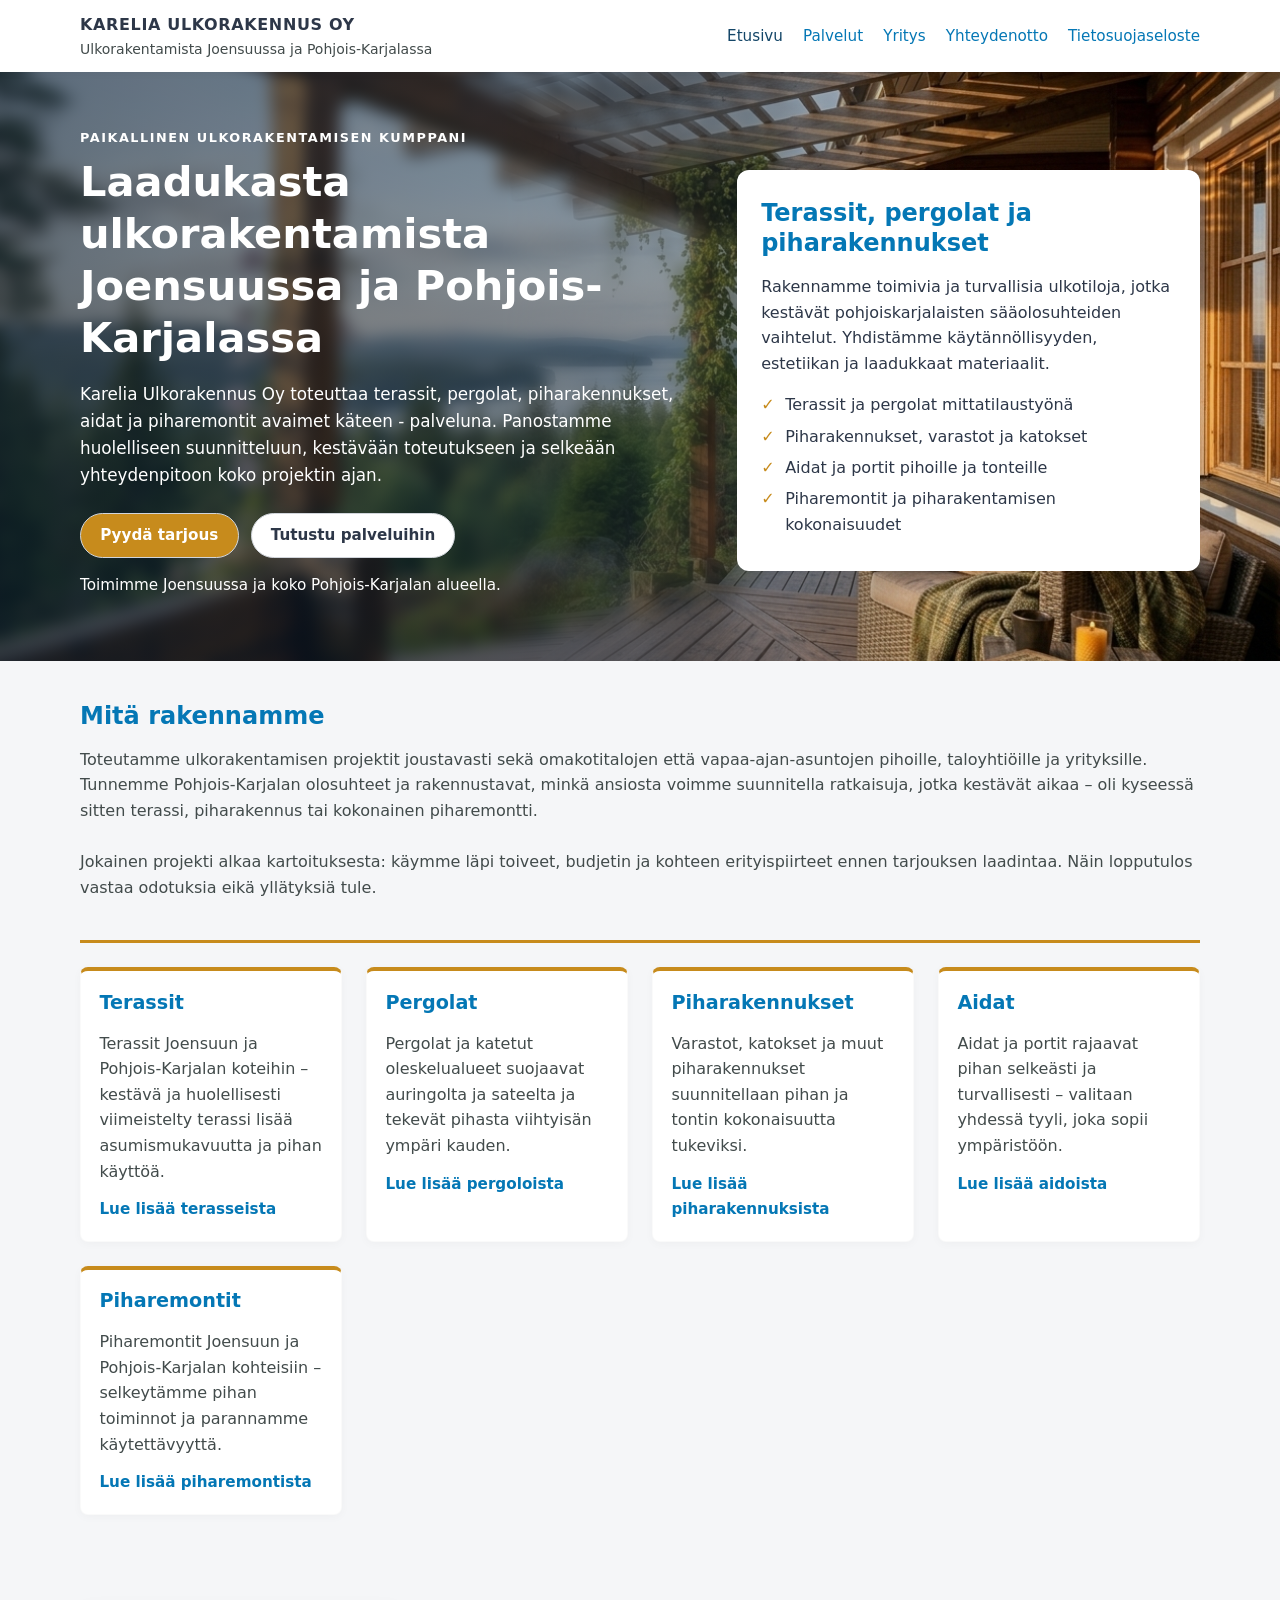
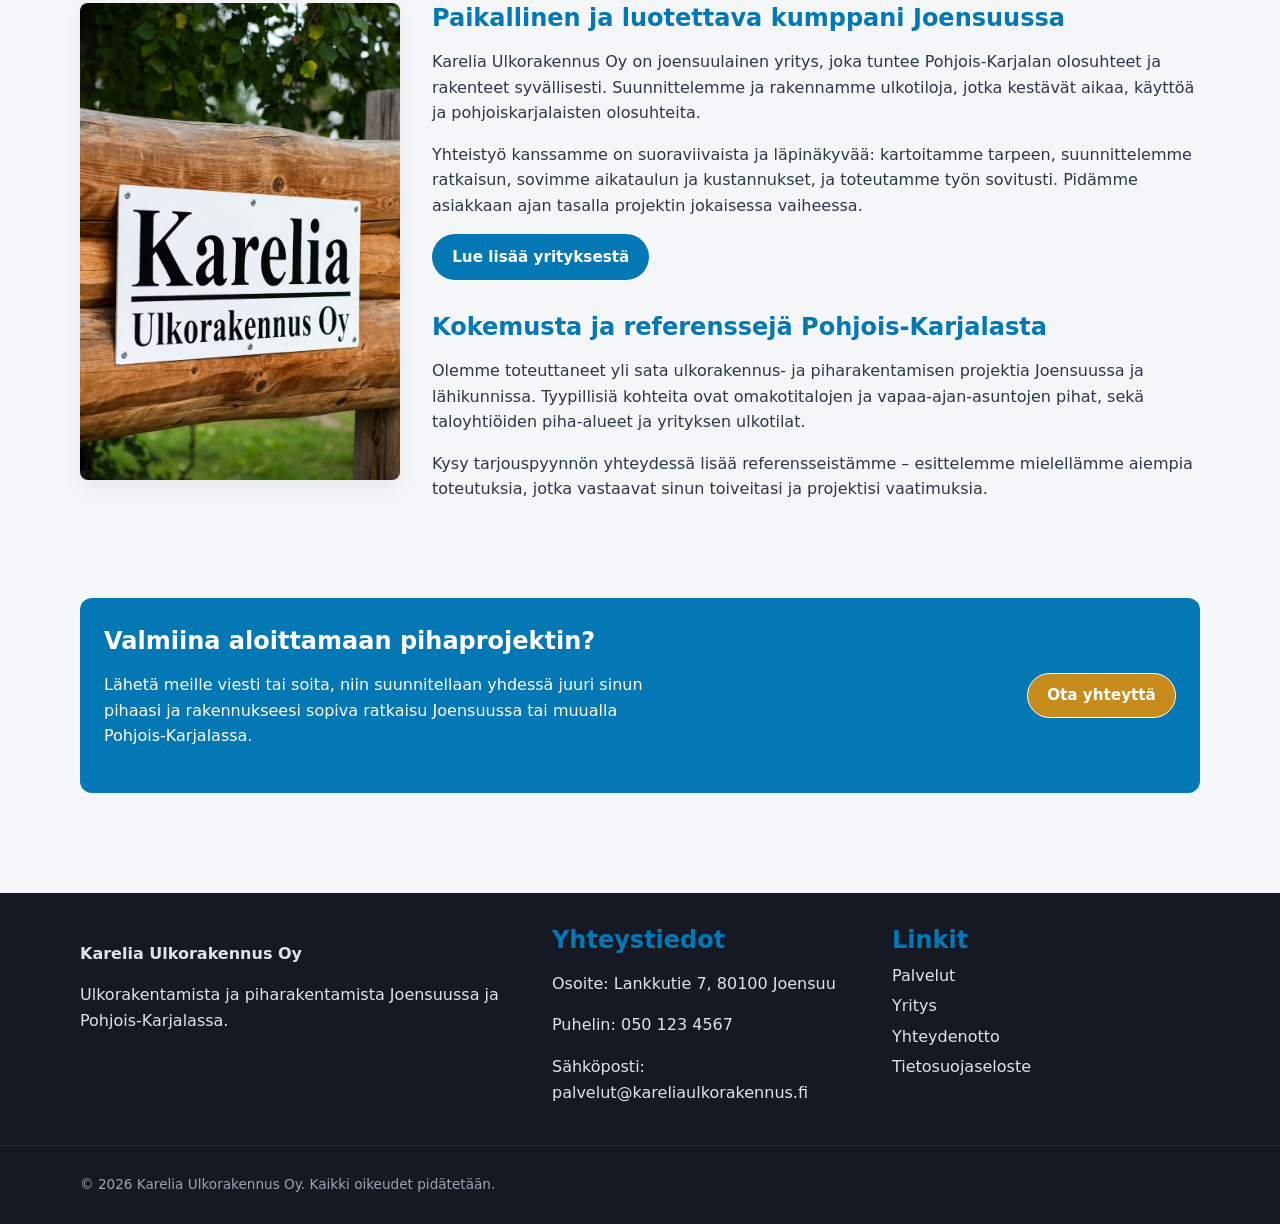
==== index.html @ 6f8fffef "Add files via upload" ====
<!DOCTYPE html>
<html lang="fi">
<head>
    <meta charset="UTF-8">
    <meta name="viewport" content="width=device-width, initial-scale=1.0">
    <title>Ulkorakentaminen Joensuussa ja Pohjois-Karjalassa | Karelia Ulkorakennus Oy</title>
    <meta name="description" content="Karelia Ulkorakennus Oy tarjoaa laadukasta ulkorakentamista ja piharakentamista Joensuussa ja ympäri Pohjois-Karjalaa. Terassit, pergolat, piharakennukset, aidat ja piharemontit avaimet käteen -palveluna.">
    <meta name="robots" content="index, follow">
    <meta property="og:title" content="Ulkorakentaminen Joensuussa ja Pohjois-Karjalassa | Karelia Ulkorakennus Oy">
    <meta property="og:description" content="Paikallinen ulkorakentamisen kumppani Joensuussa ja Pohjois-Karjalassa. Terassit, pergolat, piharakennukset, aidat ja piharemontit.">
    <meta property="og:type" content="website">
    <meta property="og:locale" content="fi_FI">
    <link rel="stylesheet" href="styles.css">
    <script type="application/ld+json">
    {
      "@context": "https://schema.org",
      "@type": "LocalBusiness",
      "name": "Karelia Ulkorakennus Oy",
      "description": "Ulkorakentamisen ja piharakentamisen asiantuntija Joensuussa ja Pohjois-Karjalassa.",
      "address": {
        "@type": "PostalAddress",
        "streetAddress": "Lankkutie 7",
        "postalCode": "80100",
        "addressLocality": "Joensuu",
        "addressRegion": "Pohjois-Karjala",
        "addressCountry": "FI"
      },
      "areaServed": [
        {
          "@type": "AdministrativeArea",
          "name": "Joensuu"
        },
        {
          "@type": "AdministrativeArea",
          "name": "Pohjois-Karjala"
        }
      ],
      "url": "",
      "telephone": "+358 40 123 4567",
      "email": "palvelut@kareliaulkorakennus.fi"
    }
    </script>
</head>
<body>
    <a class="skip-link" href="#main-content">Siirry suoraan sisältöön</a>

    <header class="site-header">
        <div class="container header-inner">
            <div class="logo">
                <span class="logo-main">Karelia Ulkorakennus Oy</span>
                <span class="logo-sub">Ulkorakentamista Joensuussa ja Pohjois-Karjalassa</span>
            </div>
            <button class="nav-toggle" aria-expanded="false" aria-controls="main-nav" aria-label="Avaa valikko">
                <span></span><span></span><span></span>
            </button>
            <nav class="main-nav" aria-label="Päävalikko">
                <ul class="nav-list">
                    <li><a href="index.html" aria-current="page">Etusivu</a></li>
                    <li class="nav-dropdown">
                        <a href="pages/palvelut.html">Palvelut</a>
                        <ul class="dropdown-menu">
                            <li><a href="pages/palvelut/terassit.html">Terassit</a></li>
                            <li><a href="pages/palvelut/pergolat.html">Pergolat</a></li>
                            <li><a href="pages/palvelut/piharakennukset.html">Piharakennukset</a></li>
                            <li><a href="pages/palvelut/aidat.html">Aidat</a></li>
                            <li><a href="pages/palvelut/piharemontit.html">Piharemontit</a></li>
                        </ul>
                    </li>
                    <li><a href="pages/yritys.html">Yritys</a></li>
                    <li><a href="pages/yhteydenotto.html">Yhteydenotto</a></li>
                    <li><a href="pages/tietosuojaseloste.html">Tietosuojaseloste</a></li>
                </ul>
            </nav>
        </div>
    </header>

    <main id="main-content">
        <section class="hero">
            <div class="container hero-inner">
                <div class="hero-text">
                    <p class="eyebrow">Paikallinen ulkorakentamisen kumppani</p>
                    <h1>Laadukasta ulkorakentamista Joensuussa ja Pohjois-Karjalassa</h1>
                    <p class="lead">
                        Karelia Ulkorakennus Oy toteuttaa terassit, pergolat, piharakennukset, aidat ja piharemontit
                        avaimet käteen - palveluna. Panostamme huolelliseen suunnitteluun, kestävään toteutukseen ja
                        selkeään yhteydenpitoon koko projektin ajan.
                    </p>
                    <div class="hero-actions">
                        <a class="btn btn-primary" href="pages/yhteydenotto.html">Pyydä tarjous</a>
                        <a class="btn btn-secondary" href="pages/palvelut.html">Tutustu palveluihin</a>
                    </div>
                    <p class="hero-service-areas">
                        Toimimme Joensuussa ja koko Pohjois-Karjalan alueella.
                    </p>
                </div>
                <div class="hero-highlight">
                    <h2>Terassit, pergolat ja piharakennukset</h2>
                    <p>
                        Rakennamme toimivia ja turvallisia ulkotiloja, jotka kestävät pohjoiskarjalaisten sääolosuhteiden
                        vaihtelut. Yhdistämme käytännöllisyyden, estetiikan ja laadukkaat materiaalit.
                    </p>
                    <ul class="checklist">
                        <li>Terassit ja pergolat mittatilaustyönä</li>
                        <li>Piharakennukset, varastot ja katokset</li>
                        <li>Aidat ja portit pihoille ja tonteille</li>
                        <li>Piharemontit ja piharakentamisen kokonaisuudet</li>
                    </ul>
                </div>
            </div>
        </section>

        <section class="services-preview">
            <div class="container">
                <header class="section-header">
                    <h2>Mitä rakennamme</h2>
                    <p>
                        Toteutamme ulkorakentamisen projektit joustavasti sekä omakotitalojen että vapaa-ajan-asuntojen pihoille, taloyhtiöille ja yrityksille.
                        Tunnemme Pohjois-Karjalan olosuhteet ja rakennustavat, minkä ansiosta voimme suunnitella ratkaisuja, jotka kestävät aikaa – oli kyseessä sitten terassi, piharakennus tai kokonainen piharemontti.
                        <br>
                        <br>
                        Jokainen projekti alkaa kartoituksesta: käymme läpi toiveet, budjetin ja kohteen erityispiirteet ennen tarjouksen laadintaa.
                        Näin lopputulos vastaa odotuksia eikä yllätyksiä tule.
                    </p>
                </header>
                <div class="card-grid">
                    <article class="card">
                        <h3><a href="pages/palvelut/terassit.html">Terassit</a></h3>
                        <p>
                            Terassit Joensuun ja Pohjois-Karjalan koteihin – kestävä ja huolellisesti viimeistelty
                            terassi lisää asumismukavuutta ja pihan käyttöä.
                        </p>
                        <a class="card-link" href="pages/palvelut/terassit.html">Lue lisää terasseista</a>
                    </article>
                    <article class="card">
                        <h3><a href="pages/palvelut/pergolat.html">Pergolat</a></h3>
                        <p>
                            Pergolat ja katetut oleskelualueet suojaavat auringolta ja sateelta ja tekevät pihasta
                            viihtyisän ympäri kauden.
                        </p>
                        <a class="card-link" href="pages/palvelut/pergolat.html">Lue lisää pergoloista</a>
                    </article>
                    <article class="card">
                        <h3><a href="pages/palvelut/piharakennukset.html">Piharakennukset</a></h3>
                        <p>
                            Varastot, katokset ja muut piharakennukset suunnitellaan pihan ja tontin kokonaisuutta
                            tukeviksi.
                        </p>
                        <a class="card-link" href="pages/palvelut/piharakennukset.html">Lue lisää piharakennuksista</a>
                    </article>
                    <article class="card">
                        <h3><a href="pages/palvelut/aidat.html">Aidat</a></h3>
                        <p>
                            Aidat ja portit rajaavat pihan selkeästi ja turvallisesti – valitaan yhdessä tyyli, joka
                            sopii ympäristöön.
                        </p>
                        <a class="card-link" href="pages/palvelut/aidat.html">Lue lisää aidoista</a>
                    </article>
                    <article class="card">
                        <h3><a href="pages/palvelut/piharemontit.html">Piharemontit</a></h3>
                        <p>
                            Piharemontit Joensuun ja Pohjois-Karjalan kohteisiin – selkeytämme pihan toiminnot ja
                            parannamme käytettävyyttä.
                        </p>
                        <a class="card-link" href="pages/palvelut/piharemontit.html">Lue lisää piharemontista</a>
                    </article>
                </div>
            </div>
        </section>

        <section class="about-preview">
            <div class="container page-content-narrow">
                <div class="content-with-sidebar">
                    <div class="sidebar">
                        <img src="images/yritys-kyltti.webp" alt="Karelia Ulkorakennus Oy:n toimistokyltti Joensuussa">
                    </div>
                    <div class="main-column">
                        <article>
                            <h2>Paikallinen ja luotettava kumppani Joensuussa</h2>
                            <p>
                                Karelia Ulkorakennus Oy on joensuulainen yritys, joka tuntee Pohjois-Karjalan olosuhteet ja
                                rakenteet syvällisesti. Suunnittelemme ja rakennamme ulkotiloja, jotka kestävät aikaa, käyttöä
                                ja pohjoiskarjalaisten olosuhteita.
                            </p>
                            <p>
                                Yhteistyö kanssamme on suoraviivaista ja läpinäkyvää: kartoitamme tarpeen, suunnittelemme ratkaisun,
                                sovimme aikataulun ja kustannukset, ja toteutamme työn sovitusti. Pidämme asiakkaan ajan tasalla
                                projektin jokaisessa vaiheessa.
                            </p>
                            <a class="btn btn-ghost" href="pages/yritys.html">Lue lisää yrityksestä</a>
                        </article>
                        <article>
                            <h2>Kokemusta ja referenssejä Pohjois-Karjalasta</h2>
                            <p>
                                Olemme toteuttaneet yli sata ulkorakennus- ja piharakentamisen projektia Joensuussa ja
                                lähikunnissa. Tyypillisiä kohteita ovat omakotitalojen ja vapaa-ajan-asuntojen pihat, sekä
                                taloyhtiöiden piha-alueet ja yrityksen ulkotilat.
                            </p>
                            <p>
                                Kysy tarjouspyynnön yhteydessä lisää referensseistämme – esittelemme mielellämme aiempia
                                toteutuksia, jotka vastaavat sinun toiveitasi ja projektisi vaatimuksia.
                            </p>
                        </article>
                    </div>
                </div>
            </div>
        </section>

        <section class="cta-section">
            <div class="container cta-inner">
                <div>
                    <h2>Valmiina aloittamaan pihaprojektin?</h2>
                    <p>
                        Lähetä meille viesti tai soita, niin suunnitellaan yhdessä juuri sinun pihaasi ja
                        rakennukseesi sopiva ratkaisu Joensuussa tai muualla Pohjois-Karjalassa.
                    </p>
                </div>
                <div class="cta-actions">
                    <a class="btn btn-primary" href="pages/yhteydenotto.html">Ota yhteyttä</a>
                </div>
            </div>
        </section>
    </main>

    <footer class="site-footer">
        <div class="container footer-inner">
            <div class="footer-company">
                <p class="footer-logo">Karelia Ulkorakennus Oy</p>
                <p>Ulkorakentamista ja piharakentamista Joensuussa ja Pohjois-Karjalassa.</p>
            </div>
            <div class="footer-contact">
                <h2>Yhteystiedot</h2>
                <p>Osoite: Lankkutie 7, 80100 Joensuu</p>
                <p>Puhelin: 050 123 4567</p>
                <p>Sähköposti: palvelut@kareliaulkorakennus.fi</p>
            </div>
            <div class="footer-links">
                <h2>Linkit</h2>
                <ul>
                    <li><a href="pages/palvelut.html">Palvelut</a></li>
                    <li><a href="pages/yritys.html">Yritys</a></li>
                    <li><a href="pages/yhteydenotto.html">Yhteydenotto</a></li>
                    <li><a href="pages/tietosuojaseloste.html">Tietosuojaseloste</a></li>
                </ul>
            </div>
        </div>
        <div class="footer-bottom">
            <div class="container">
                <p>&copy; <span id="year">2026</span> Karelia Ulkorakennus Oy. Kaikki oikeudet pidätetään.</p>
            </div>
        </div>
    </footer>
    <script>
        // Hampurilaisnappi
        const toggle = document.querySelector('.nav-toggle');
        const nav = document.querySelector('.main-nav');

        toggle.addEventListener('click', function () {
            const isOpen = nav.classList.toggle('is-open');
            toggle.setAttribute('aria-expanded', isOpen);
        });

        // Palvelut-alasvetovalikko mobiilissa
        const dropdownLinks = document.querySelectorAll('.nav-dropdown > a');

        dropdownLinks.forEach(function (link) {
            link.addEventListener('click', function (e) {
                if (window.innerWidth <= 768) {
                    e.preventDefault();
                    link.parentElement.classList.toggle('is-open');
                }
            });
        });

        // Sulje valikko navin ulkopuolelta klikatessa
        document.addEventListener('click', function (e) {
            if (!nav.contains(e.target) && !toggle.contains(e.target)) {
                nav.classList.remove('is-open');
                toggle.setAttribute('aria-expanded', 'false');
            }
        });
    </script>
</body>
</html>
---- styles.css ----
:root {
    --color-bg: #F5F6F8;
    --color-surface: #FFFFFF;

    --color-primary: #0477b5;
    --color-primary-dark: #144668;
    --color-accent: #c78b1c;

    /* Hover-/active-sävyt */
    --color-primary-hover: #1B6F9F;   /* hieman tummempi kuin primary */
    --color-primary-active: #1B5E8A;  /* sama kuin primary-dark */

    --color-accent-hover: #E09D1D;    /* aavistuksen tummempi/oranssimpi */
    --color-accent-active: #C88716;   /* selvästi tummempi painalluksessa */

    --link-color: #1B7FB5;
    --link-hover: #1B5E8A;

    --color-text: #2D3748;
    --color-text-muted: #424b4b;

    --color-border: #D1D5DB;
    --shadow-soft: 0 8px 20px rgba(0, 0, 0, 0.06);

    --radius-md: 8px;
    --radius-lg: 12px;

    --font-base: system-ui, -apple-system, BlinkMacSystemFont, "Segoe UI", sans-serif;
}

*,
*::before,
*::after {
    box-sizing: border-box;
}

html {
    font-size: 16px;
    scroll-behavior: smooth;
}

body {
    margin: 0;
    font-family: var(--font-base);
    color: var(--color-text);
    background-color: var(--color-bg);
    line-height: 1.6;
}

img {
    max-width: 100%;
    display: block;
}

a {
    color: var(--color-primary);
    text-decoration: none;
}

a:hover,
a:focus-visible {
    text-decoration: underline;
}

:focus-visible {
    outline: 3px solid var(--color-accent);
    outline-offset: 3px;
}

.container {
    width: min(1120px, 100% - 2rem);
    margin-inline: auto;
}

.skip-link {
    position: absolute;
    top: 0.5rem;
    left: 0.5rem;
    padding: 0.5rem 0.75rem;
    background: var(--color-primary);
    color: #fff;
    border-radius: 4px;
    transform: translateY(-150%);
    transition: transform 0.15s ease-out;
    z-index: 1000;
}

.skip-link:focus-visible {
    transform: translateY(0);
}

.site-header {
    background-color: var(--color-surface);
    box-shadow: 0 2px 8px rgba(0, 0, 0, 0.04);
    position: sticky;
    top: 0;
    z-index: 999;
}

.header-inner {
    display: flex;
    align-items: center;
    justify-content: space-between;
    padding-block: 0.75rem;
    gap: 1.5rem;
}

.logo {
    display: flex;
    flex-direction: column;
}

.logo-main {
    font-weight: 700;
    letter-spacing: 0.04em;
    text-transform: uppercase;
}

.logo-sub {
    font-size: 0.875rem;
    color: var(--color-text-muted);
}

.main-nav {
    font-size: 0.95rem;
}

.nav-toggle {
    display: none;
    flex-direction: column;
    justify-content: space-between;
    width: 28px;
    height: 20px;
    background: transparent;
    border: none;
    cursor: pointer;
    padding: 0;
}

.nav-toggle span {
    display: block;
    height: 2px;
    background-color: var(--color-text);
    border-radius: 2px;
    transition: transform 0.2s ease, opacity 0.2s ease;
}

.nav-toggle[aria-expanded="true"] span:nth-child(1) {
    transform: translateY(9px) rotate(45deg);
}

.nav-toggle[aria-expanded="true"] span:nth-child(2) {
    opacity: 0;
}

.nav-toggle[aria-expanded="true"] span:nth-child(3) {
    transform: translateY(-9px) rotate(-45deg);
}

.nav-list {
    list-style: none;
    display: flex;
    align-items: center;
    gap: 1.25rem;
    margin: 0;
    padding: 0;
}

.nav-list > li > a {
    display: inline-block;
    padding-block: 0.25rem;
    font-weight: 500;
}

.nav-list > li > a[aria-current="page"] {
    color: var(--color-primary-dark);
}

.nav-dropdown {
    position: relative;
}

.dropdown-menu {
    position: absolute;
    top: 100%;
    left: 0;
    min-width: 220px;
    background: var(--color-surface);
    border-radius: var(--radius-md);
    box-shadow: var(--shadow-soft);
    padding: 0.5rem 0;
    list-style: none;
    margin: 0.25rem 0 0;
    transition-delay: 40ms;
    visibility: hidden;
    opacity: 0;
}

.dropdown-menu li a {
    display: block;
    padding: 0.4rem 0.9rem;
    font-size: 0.95rem;
}

.dropdown-menu li a:hover,
.dropdown-menu li a:focus-visible {
    background-color: #f1f4f8;
    text-decoration: none;
}

.nav-dropdown:hover .dropdown-menu,
.nav-dropdown:focus-within .dropdown-menu {
    transition-delay: 40ms;
    visibility: visible;
    opacity: 1;
}

.hero-text {
    color: var(--color-surface);
}

.hero {
    position: relative;
    max-inline-size: 100%;
    display: flex;
    align-items: center;
    background-image: url("images/terassi_aurinko.webp");
    background-size: cover;
    background-position: center;
    background-color: rgba(11, 47, 74, 0.05);
    background-blend-mode: overlay;
    padding-block: 3.5rem 3rem;
    overflow: hidden;
}

.hero::before {
    content: "";
    position: absolute;
    top: -5%;
    left: -5%;
    width: 110%;
    height: 110%;

    background-image: inherit;
    background-size: inherit;
    background-position: inherit;
    background-color: inherit;
    background-blend-mode: inherit;

    filter: blur(8px);
    mask-image: linear-gradient(to right, black 40%, transparent 70%);
    -webkit-mask-image: linear-gradient(to right, black 40%, transparent 70%);

    z-index: 0;
}

.hero::after {
    content: "";
    position: absolute;
    inset: 0;
    background: linear-gradient(
        to right,
        rgba(10, 30, 50, 0.62) 0%,
        rgba(10, 30, 50, 0.38) 55%,
        transparent 75%
    );
    z-index: 0;
    pointer-events: none;
}

.hero-inner {
    position: relative;
    z-index: 1;
    display: grid;
    grid-template-columns: minmax(0, 2fr) minmax(0, 1.5fr);
    gap: 2.5rem;
    align-items: center;
}

.eyebrow {
    text-transform: uppercase;
    letter-spacing: 0.12em;
    font-size: 0.8rem;
    color: var(--color-surface);
    font-weight: 600;
    margin: 0 0 0.5rem;
}

h1,
h2,
h3 {
    line-height: 1.25;
    margin-top: 0;
}

h1 {
    font-size: clamp(1.9rem, 2.5vw + 1.3rem, 2.6rem);
    margin-bottom: 0.75rem;
}

h2 {
    font-size: 1.5rem;
    margin-bottom: 0.5rem;
    color: var(--color-primary);
}

h3 {
    font-size: 1.2rem;
    margin-bottom: 0.4rem;
}

.lead {
    font-size: 1.05rem;
    color: var(--color-surface);
    margin-bottom: 1.5rem;
}

.hero-actions {
    display: flex;
    flex-wrap: wrap;
    gap: 0.75rem;
    margin-bottom: 0.75rem;
}

.hero-service-areas {
    font-size: 0.95rem;
    color: var(--color-surface);
}

.btn {
    display: inline-flex;
    align-items: center;
    justify-content: center;
    padding: 0.6rem 1.2rem;
    border-radius: 999px;
    border: 1px solid transparent;
    font-weight: 600;
    font-size: 0.95rem;
    cursor: pointer;
    transition: background-color 0.15s ease-out, color 0.15s ease-out, box-shadow 0.15s ease-out, transform 0.08s ease-out;
}

.btn-primary {
    background-color: var(--color-accent);
    border-color: var(--color-border);
    color: #fff;
}

.btn-primary:hover,
.btn-primary:focus-visible {
    background-color: var(--color-accent-hover);
    border-color: var(--color-border);
    text-decoration: none;
}

.btn-primary:active {
    background-color: var(--color-accent-active);
}

.btn-secondary {
    background-color: var(--color-surface);
    border-color: var(--color-border);
    color: var(--color-text);
}

.btn-secondary:hover,
.btn-secondary:focus-visible {
    background-color: #eef2f7;
    text-decoration: none;
}

.btn-ghost {
    background: var(--color-primary);
    border-color: transparent;
    color: #fff;
}

.btn-ghost:hover,
.btn-ghost:focus-visible {
    background-color: var(--color-primary-hover);
    text-decoration: none;
}

.hero-highlight {
    background-color: var(--color-surface);
    border-radius: var(--radius-lg);
    padding: 1.75rem 1.5rem;
    box-shadow: var(--shadow-soft);
}

.checklist {
    list-style: none;
    padding-left: 0;
    margin: 1rem 0 0;
}

.checklist li {
    position: relative;
    padding-left: 1.5rem;
    margin-bottom: 0.35rem;
}

.checklist li::before {
    content: "✓";
    position: absolute;
    left: 0;
    top: 0;
    color: var(--color-accent);
    font-weight: 700;
}

.section-header {
    text-align: left;
    margin-bottom: 1.5rem;
    padding-bottom: 1.5rem;
    border-bottom: 3px solid var(--color-accent);
}

.section-header p {
    color: var(--color-text-muted);
}

.services-preview {
    padding-block: 2.5rem 2.75rem;
}

.card-grid {
    display: grid;
    grid-template-columns: repeat(auto-fit, minmax(230px, 1fr));
    gap: 1.5rem;
}

.card {
    background-color: var(--color-surface);
    border-radius: var(--radius-md);
    padding: 1.2rem 1.15rem;
    box-shadow: 0 2px 10px rgba(0, 0, 0, 0.03);
    border: 1px solid rgba(0, 0, 0, 0.02);
    border-top: 4px solid var(--color-accent);
    transition: box-shadow 0.2s ease-out, transform 0.2s ease-out;
}

.card:hover {
    box-shadow: 0 6px 20px rgba(0, 0, 0, 0.08);
    transform: translateY(-2px);
}

.card p {
    margin-bottom: 0.75rem;
    color: var(--color-text-muted);
}

.card-link {
    font-weight: 600;
    font-size: 0.95rem;
    color: var(--color-primary);
    transition: color 0.2s ease-out;
}

.card:hover .card-link {
    color: var(--color-primary-dark);
}

.two-column {
    display: grid;
    grid-template-columns: repeat(auto-fit, minmax(260px, 1fr));
    gap: 2rem;
    align-items: start;
}

.content-with-sidebar {
    display: grid;
    grid-template-columns: 320px 1fr;
    gap: 2rem;
    align-items: start;
}

.content-with-sidebar .sidebar img {
    width: 100%;
    height: auto;
    display: block;
    border-radius: var(--radius-md);
    box-shadow: var(--shadow-soft);
}

.content-with-sidebar .main-column article + article {
    margin-top: 2rem;
}

.about-preview {
    padding-block: 2.75rem 2.5rem;
}

.cta-section {
    padding-block: 2.5rem 2.75rem;
}

.cta-inner {
    background-color: var(--color-primary);
    color: #fff;
    border-radius: var(--radius-lg);
    padding: 1.75rem 1.5rem;
    display: flex;
    flex-wrap: wrap;
    justify-content: space-between;
    align-items: center;
    gap: 1.5rem;
}

.cta-inner p {
    max-width: 34rem;
}

.cta-inner h2 {
    color: #fff;
}

.cta-actions .btn-primary {
    background-color: var(--color-accent);
    border-color: #fff;
    color: #fff;
    box-shadow: none;
}

.cta-actions .btn-primary:hover,
.cta-actions .btn-primary:focus-visible {
    background-color: var(--color-accent-hover);
}

.site-footer {
    background-color: #141924;
    color: #e0e3ea;
    padding-top: 2rem;
    margin-top: 2rem;
}

.footer-inner {
    display: grid;
    grid-template-columns: minmax(0, 2fr) minmax(0, 1.4fr) minmax(0, 1.4fr);
    gap: 2rem;
    padding-bottom: 1.5rem;
}

.footer-logo {
    font-weight: 700;
    margin-bottom: 0.35rem;
}

.site-footer a {
    color: #e0e3ea;
}

.site-footer a:hover,
.site-footer a:focus-visible {
    color: #ffffff;
}

.footer-links ul {
    list-style: none;
    margin: 0;
    padding: 0;
}

.footer-links li {
    margin-bottom: 0.3rem;
}

.footer-bottom {
    border-top: 1px solid #2b3240;
    padding-block: 0.9rem;
    font-size: 0.85rem;
    color: #9ba3b4;
}

main {
    padding-bottom: 1.5rem;
}

.page-header {
    background: linear-gradient(
        135deg, 
        var(--color-primary-hover), 
        var(--color-bg) 30%, 
        var(--color-accent-hover),
        transparent 150%
        );
    padding-block: 2.3rem 1rem;
    border-bottom: 1px solid rgba(0, 0, 0, 0.03);
}

.page-header p {
    
    color: var(--color-text);
}

.page-content {
    padding-block: 1rem 2rem;
}

.page-content-narrow {
    
    margin-inline: auto;
}

.service-list {
    display: grid;
    grid-template-columns: repeat(auto-fit, minmax(260px, 1fr));
    gap: 1.5rem;
    margin-top: 1rem;
}

.service-item {
    background-color: var(--color-surface);
    border-radius: var(--radius-md);
    padding: 1.2rem 1.1rem;
    box-shadow: 0 2px 8px rgba(0, 0, 0, 0.03);
}

.service-meta {
    font-size: 0.9rem;
    color: var(--color-text-muted);
}

.service-meta span + span::before {
    content: "•";
    margin-inline: 0.35rem;
}

.service-section {
    margin-bottom: 1.75rem;
}

form {
    display: grid;
    gap: 1rem;
}

.form-row {
    display: grid;
    gap: 0.4rem;
}

label {
    font-weight: 600;
    font-size: 0.95rem;
}

input[type="text"],
input[type="email"],
input[type="tel"],
textarea,
select {
    padding: 0.55rem 0.7rem;
    border-radius: 6px;
    border: 1px solid var(--color-border);
    font: inherit;
    width: 100%;
}

textarea {
    min-height: 140px;
    resize: vertical;
}

.form-help {
    font-size: 0.85rem;
    color: var(--color-text-muted);
}

.status-message {
    border-radius: 6px;
    padding: 0.75rem 0.85rem;
    margin-bottom: 1rem;
    font-size: 0.95rem;
}

.status-message.success {
    background-color: #e1f5e5;
    border: 1px solid #7ac58d;
    color: #205b2c;
}

.status-message.error {
    background-color: #fdeaea;
    border: 1px solid #f08a8a;
    color: #7a1f1f;
}

.required {
    color: #c0392b;
}

.policy-list {
    padding-left: 1.25rem;
}

.policy-list li {
    margin-bottom: 0.4rem;
}

.services-banner-wrapper {
    width: 100%;
    /* Kasvatetaan hieman korkeutta, jotta efekti pääsee oikeuksiinsa */
    /* TAI joustava clamp-arvo (minimi, tavoite, maksimi) */
    height: clamp(350px, 45vh, 550px);
     margin-block: 0.5rem; 
    
    /* Tämä on tärkein: se rajaa kiinteän kuvan näkyviin vain wrapperin sisällä */
    clip-path: inset(0); 
    position: relative;
    overflow: hidden;
}

.services-banner {
    position: fixed; /* Kuva pysyy paikoillaan suhteessa viewportiin */
    top: 0;
    left: 0;
    width: 100%;
    height: 100%;
    object-fit: cover;
    object-position: center;
    
    /* Varmistetaan, että kuva pysyy muiden elementtien takana, 
       mutta wrapperin sisällä */
    z-index: -1; 
    
    /* Estetään kuvaa hyppimästä joissain selaimissa */
    will-change: transform;
}

.service-image {
    border-radius: var(--radius-lg);
    box-shadow: var(--shadow-soft);
    overflow: hidden;
    margin-bottom: 1.5rem;
}

.service-image img {
    width: 100%;
    height: auto;
    display: block;
}

.service-with-image {
    display: grid;
    grid-template-columns: 1fr 1.2fr;
    gap: 2rem;
    align-items: start;
}

.service-with-image .service-image {
    margin-bottom: 0;
}

/* Stats */
.stats {
display: flex;
gap: 1.25rem;
margin-bottom: 1.25rem;
align-items: center;
}
.stat {
background: var(--color-surface);
padding: 0.6rem 0.9rem;
border-radius: 8px;
text-align: center;
box-shadow: 0 2px 8px rgba(0,0,0,0.04);
}
.stat-value {
font-weight: 700;
font-size: 1.15rem;
color: var(--color-primary);
}
.stat-label {
font-size: 0.85rem;
color: var(--color-text-muted);
}

@media (min-width: 1050px) {
    .content-with-sidebar .sidebar {
    position: sticky;
    top: calc(var(--header-height, 72px) + 1rem);
    align-self: start;
    }
}

@media (max-width: 768px) {

    .hero {
    background-image: url("images/terassi_aurinko_768.webp");
    }

    /* Tiivistetään bannerin välit mobiilissa lähes nollaan */
    .services-banner-wrapper {
        height: 250px; /* Matalampi profiili sopii paremmin pystyruudulle */
        margin-block: 0.25rem; /* Hyvin pieni rako tekstiin */
    }

    /* Pienennetään otsikkoalueen täytteitä, jotta teksti nousee ylös */
    .page-header {
        padding-block: 1.2rem 0.5rem; /* Yläreuna 1.2rem, alareuna vain 0.5rem */
    }

    /* Nostetaan varsinainen sisältö lähemmäs banneria */
    .page-content {
        padding-block: 0.5rem 1.5rem;
    }

    .services-banner {
        background-image: url("images/rakennus-banner_768.webp");
        /* Voit halutessasi palauttaa tavalliseksi mobiilissa suorituskyvyn vuoksi */
        /* Jos efekti tuntuu raskaalta mobiilissa, voit vaihtaa fixed -> absolute */
        position: absolute; 
        will-change: transform;
        height: 300px;
    }

    .nav-toggle {
        display: flex;
    }

    .service-with-image {
        grid-template-columns: 1fr;
    }

    .main-nav {
        display: none;
        width: 100%;
    }

    .main-nav.is-open {
        display: block;
    }

    .nav-list {
        flex-direction: column;
        align-items: flex-start;
        gap: 0;
    }

    .nav-list > li {
        width: 100%;
        border-top: 1px solid var(--color-border);
    }

    .nav-list > li > a {
        display: block;
        padding: 0.65rem 0;
    }

    .dropdown-menu {
        position: static;
        box-shadow: none;
        border-radius: 0;
        padding-left: 1rem;
        visibility: visible;
        opacity: 1;
        transition: none;
        display: none; /* mobiilissa takaisin display-pohjaiseksi */
    }

    .nav-dropdown.is-open .dropdown-menu {
        display: block;
    }

    .header-inner {
        flex-direction: column;
        align-items: flex-start;
    }

    .hero-inner {
        grid-template-columns: 1fr;
    }

    .cta-inner {
        flex-direction: column;
        align-items: flex-start;
    }

    .footer-inner {
        grid-template-columns: 1fr;
    }

    .content-with-sidebar {
        grid-template-columns: 1fr;
    }

    .content-with-sidebar .sidebar {
        max-width: 60%;
        margin: 0 auto 1.5rem;
    }

    .content-with-sidebar .sidebar img {
        max-height: 60%;
        object-fit: contain;
    }

    .stats { 
        flex-direction: row;
        gap: 0.75rem;
        overflow-x: auto;
    }

}
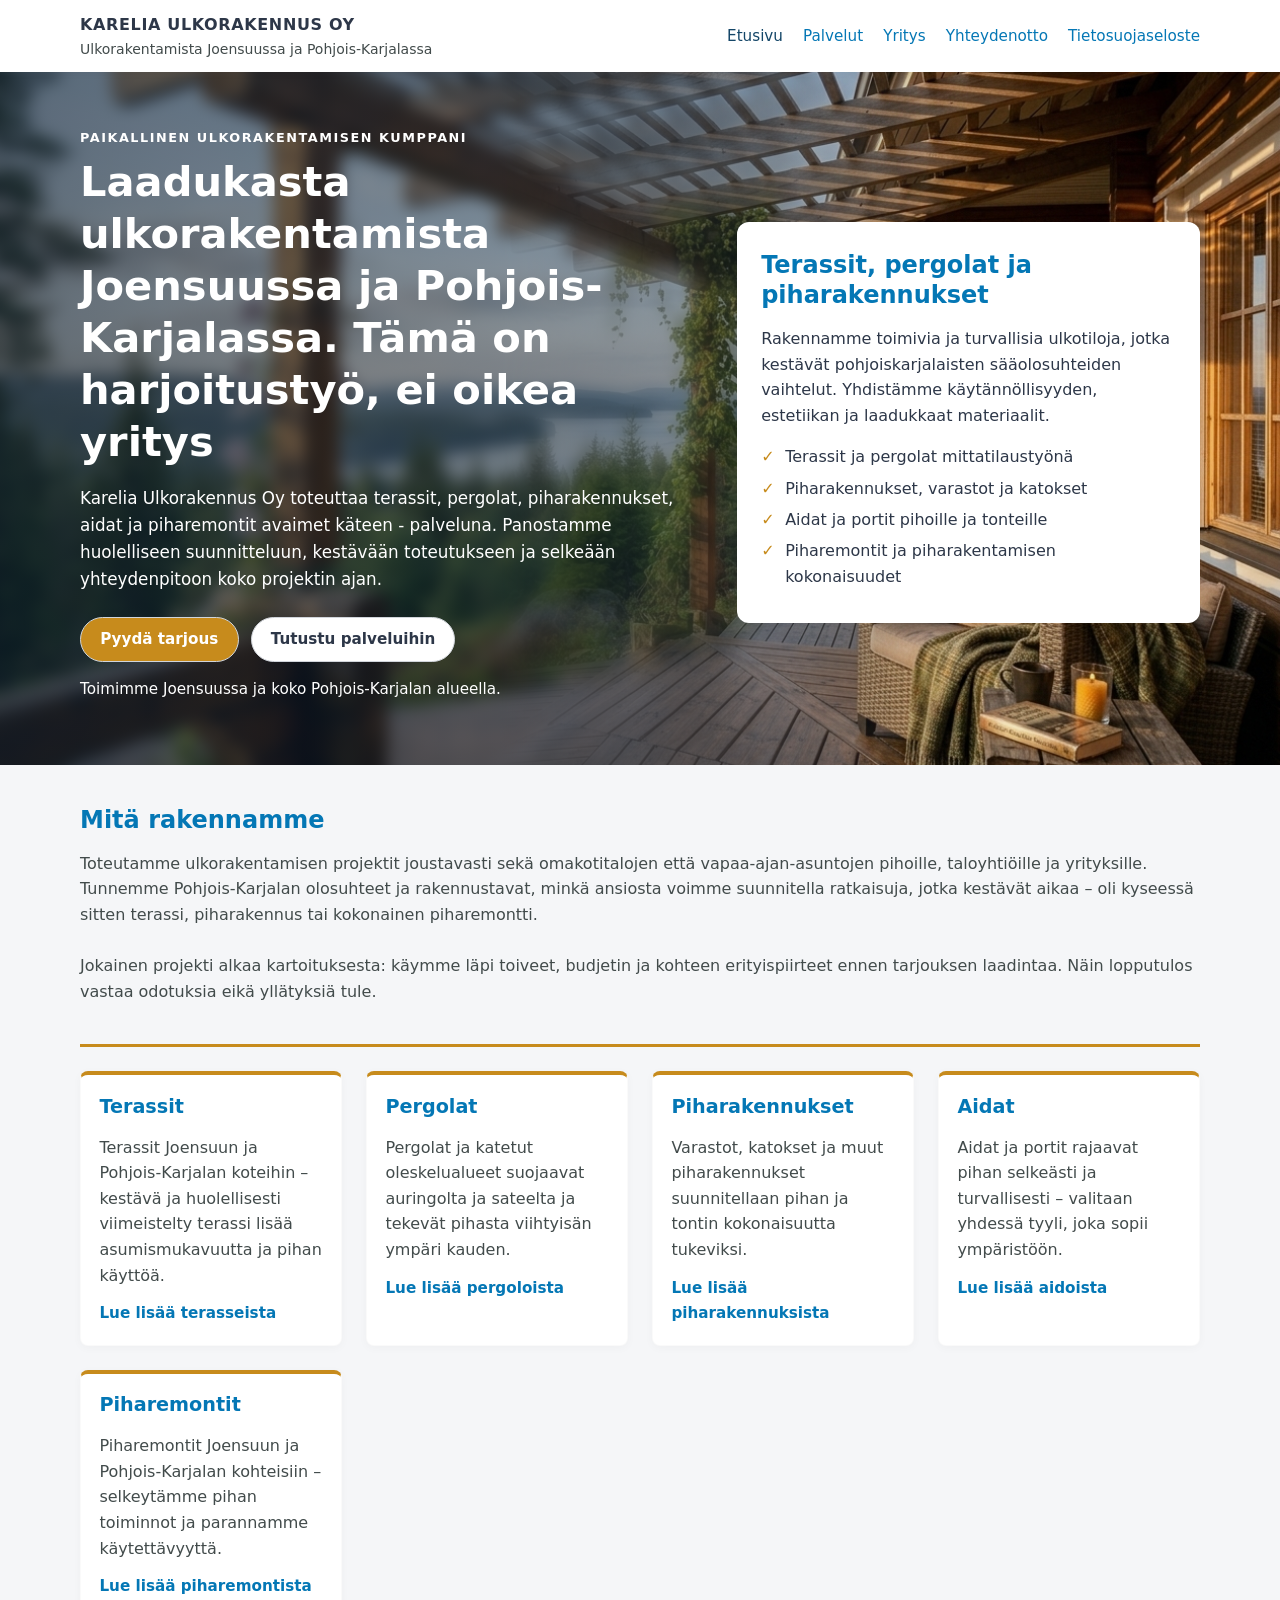
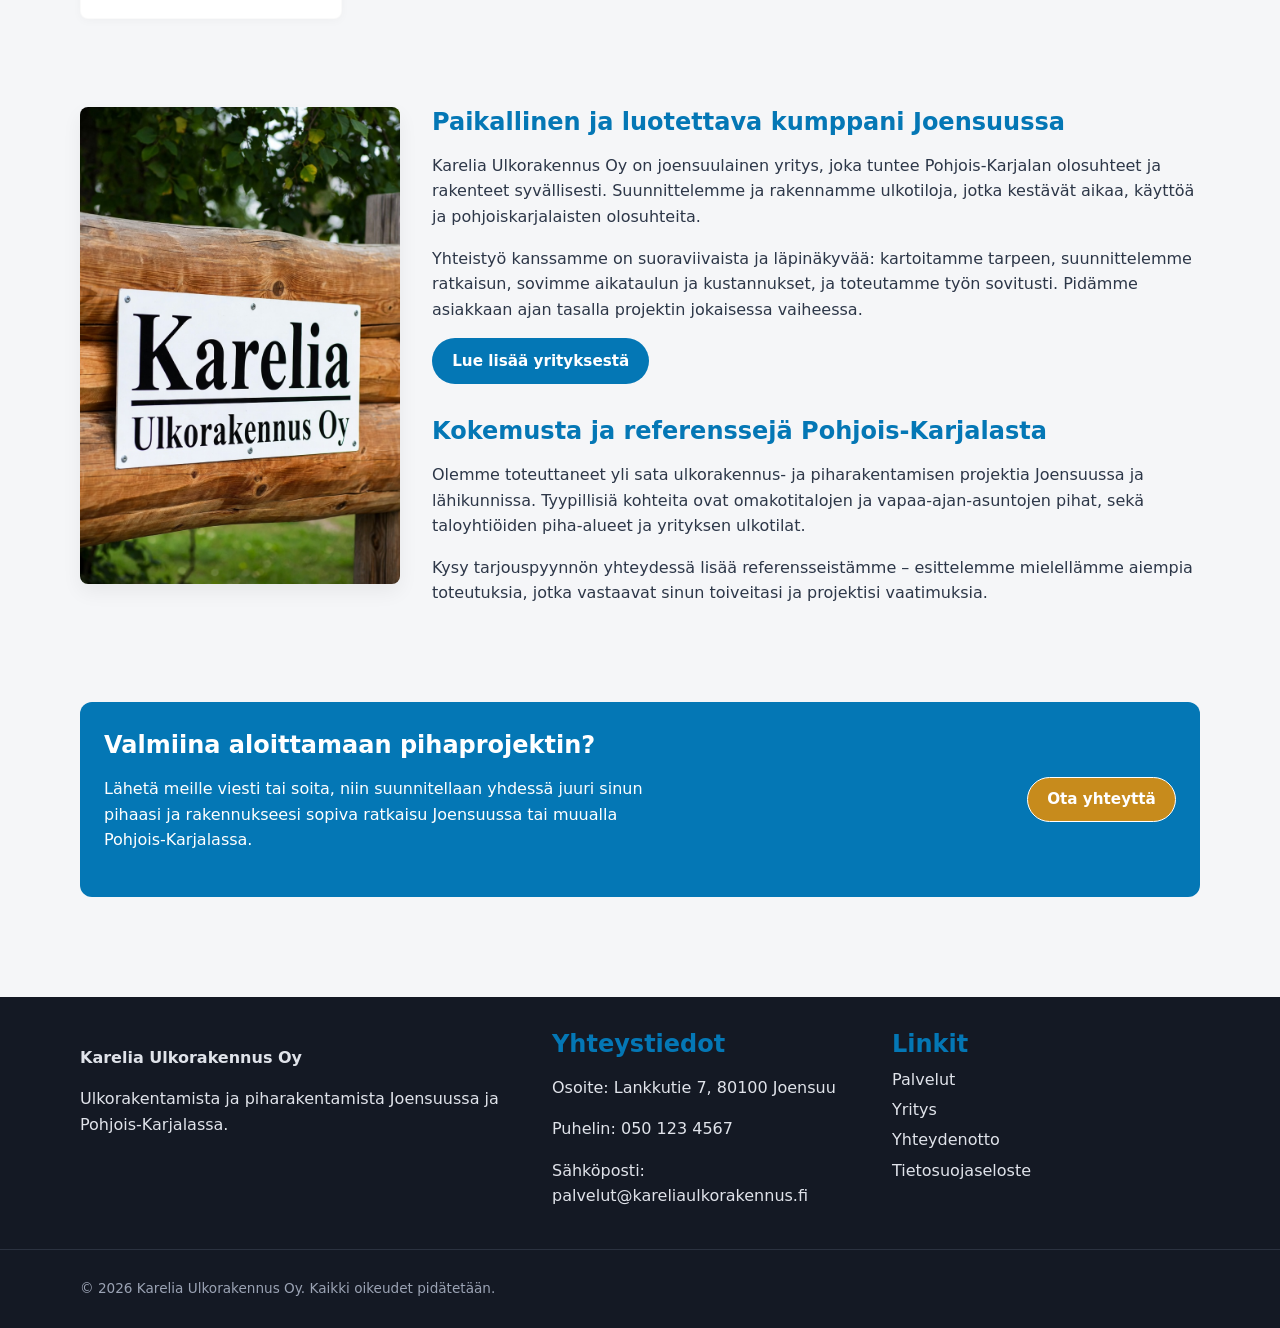
==== commit fc3543f5: "Fix HTML structure and content" ====
--- a/index.html
+++ b/index.html
@@ -79,7 +79,7 @@
             <div class="container hero-inner">
                 <div class="hero-text">
                     <p class="eyebrow">Paikallinen ulkorakentamisen kumppani</p>
-                    <h1>Laadukasta ulkorakentamista Joensuussa ja Pohjois-Karjalassa</h1>
+                    <h1>Laadukasta ulkorakentamista Joensuussa ja Pohjois-Karjalassa. Tämä on harjoitustyö, ei oikea yritys</h1>
                     <p class="lead">
                         Karelia Ulkorakennus Oy toteuttaa terassit, pergolat, piharakennukset, aidat ja piharemontit
                         avaimet käteen - palveluna. Panostamme huolelliseen suunnitteluun, kestävään toteutukseen ja
